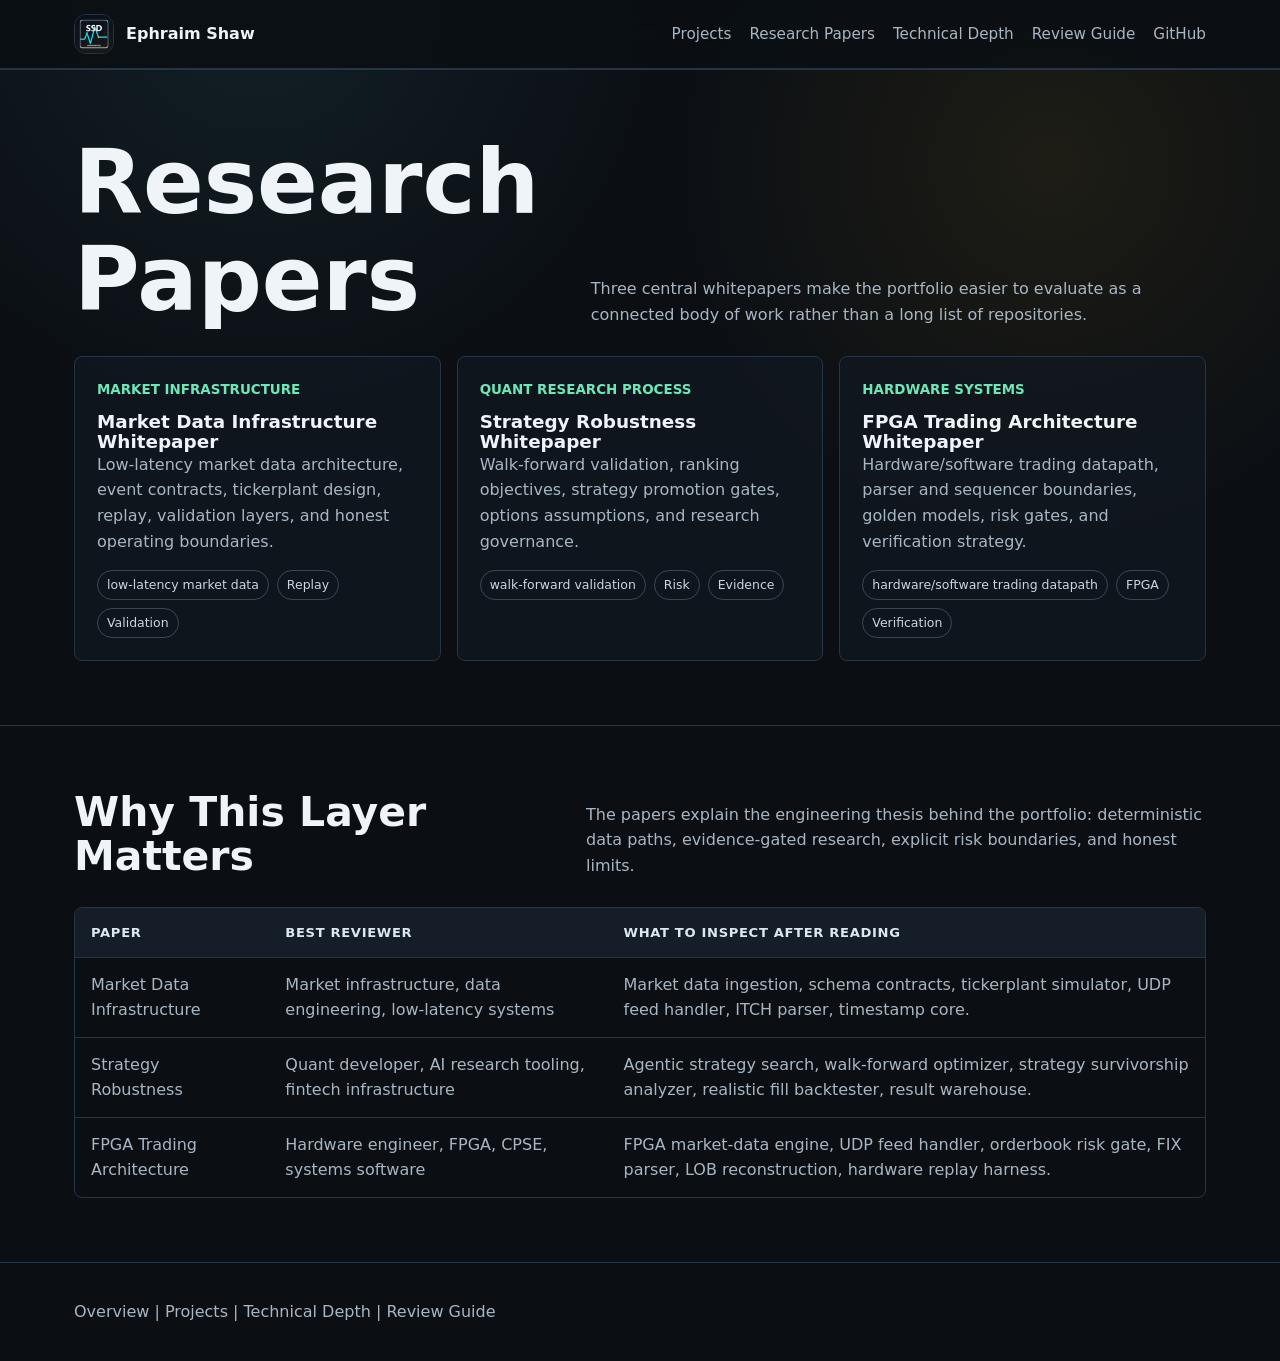
==== papers.html @ 38db54b3 "Publish research papers page" ====
<!doctype html>
<html lang="en">
  <head>
    <meta charset="utf-8">
    <meta name="viewport" content="width=device-width, initial-scale=1">
    <meta name="description" content="Research papers connecting Ephraim Shaw's quant systems, market infrastructure, and FPGA portfolio.">
    <title>Research Papers | Ephraim Shaw</title>
    <link rel="icon" href="assets/profile-mark.svg" type="image/svg+xml">
    <link rel="stylesheet" href="assets/styles.css">
  </head>
  <body>
    <header class="site-header">
      <nav class="nav" aria-label="Primary navigation">
        <a class="brand" href="index.html"><img src="assets/shawsignaldev-avatar.png" alt="ShawSignalDev avatar mark"><span>Ephraim Shaw</span></a>
        <div class="nav-links">
          <a href="projects.html">Projects</a>
          <a href="papers.html">Research Papers</a>
          <a href="technical-depth.html">Technical Depth</a>
          <a href="review-guide.html">Review Guide</a>
          <a href="https://github.com/shawsignaldev">GitHub</a>
        </div>
      </nav>
    </header>

    <main>
      <section class="section">
        <div class="container">
          <div class="section-head">
            <h1>Research Papers</h1>
            <p>Three central whitepapers make the portfolio easier to evaluate as a connected body of work rather than a long list of repositories.</p>
          </div>
          <div class="grid cols-3">
            <a class="card featured" href="https://github.com/shawsignaldev/shawsignaldev/blob/main/papers/market-data-infrastructure-whitepaper.md">
              <div class="project-meta">Market infrastructure</div>
              <h3>Market Data Infrastructure Whitepaper</h3>
              <p>Low-latency market data architecture, event contracts, tickerplant design, replay, validation layers, and honest operating boundaries.</p>
              <div class="tag-row"><span class="tag">low-latency market data</span><span class="tag">Replay</span><span class="tag">Validation</span></div>
            </a>
            <a class="card featured" href="https://github.com/shawsignaldev/shawsignaldev/blob/main/papers/strategy-robustness-whitepaper.md">
              <div class="project-meta">Quant research process</div>
              <h3>Strategy Robustness Whitepaper</h3>
              <p>Walk-forward validation, ranking objectives, strategy promotion gates, options assumptions, and research governance.</p>
              <div class="tag-row"><span class="tag">walk-forward validation</span><span class="tag">Risk</span><span class="tag">Evidence</span></div>
            </a>
            <a class="card featured" href="https://github.com/shawsignaldev/shawsignaldev/blob/main/papers/fpga-trading-architecture-whitepaper.md">
              <div class="project-meta">Hardware systems</div>
              <h3>FPGA Trading Architecture Whitepaper</h3>
              <p>Hardware/software trading datapath, parser and sequencer boundaries, golden models, risk gates, and verification strategy.</p>
              <div class="tag-row"><span class="tag">hardware/software trading datapath</span><span class="tag">FPGA</span><span class="tag">Verification</span></div>
            </a>
          </div>
        </div>
      </section>

      <section class="section">
        <div class="container">
          <div class="section-head">
            <h2>Why This Layer Matters</h2>
            <p>The papers explain the engineering thesis behind the portfolio: deterministic data paths, evidence-gated research, explicit risk boundaries, and honest limits.</p>
          </div>
          <div class="table-wrap">
            <table>
              <thead>
                <tr><th>Paper</th><th>Best reviewer</th><th>What to inspect after reading</th></tr>
              </thead>
              <tbody>
                <tr><td>Market Data Infrastructure</td><td>Market infrastructure, data engineering, low-latency systems</td><td>Market data ingestion, schema contracts, tickerplant simulator, UDP feed handler, ITCH parser, timestamp core.</td></tr>
                <tr><td>Strategy Robustness</td><td>Quant developer, AI research tooling, fintech infrastructure</td><td>Agentic strategy search, walk-forward optimizer, strategy survivorship analyzer, realistic fill backtester, result warehouse.</td></tr>
                <tr><td>FPGA Trading Architecture</td><td>Hardware engineer, FPGA, CPSE, systems software</td><td>FPGA market-data engine, UDP feed handler, orderbook risk gate, FIX parser, LOB reconstruction, hardware replay harness.</td></tr>
              </tbody>
            </table>
          </div>
        </div>
      </section>
    </main>

    <footer class="site-footer">
      <div class="container"><p><a href="index.html">Overview</a> | <a href="projects.html">Projects</a> | <a href="technical-depth.html">Technical Depth</a> | <a href="review-guide.html">Review Guide</a></p></div>
    </footer>
  </body>
</html>
---- assets/styles.css ----
:root {
  color-scheme: dark;
  --bg: #0b0f14;
  --surface: #111820;
  --surface-2: #151f2a;
  --text: #eef4f8;
  --muted: #a8b6c3;
  --line: #263545;
  --green: #6ee7b7;
  --cyan: #67e8f9;
  --amber: #fbbf24;
  --red: #f87171;
  --max: 1180px;
}

* {
  box-sizing: border-box;
}

body {
  margin: 0;
  background:
    radial-gradient(circle at 20% 0%, rgba(103, 232, 249, 0.08), transparent 26rem),
    radial-gradient(circle at 82% 12%, rgba(251, 191, 36, 0.08), transparent 24rem),
    var(--bg);
  color: var(--text);
  font-family: Inter, ui-sans-serif, system-ui, -apple-system, BlinkMacSystemFont, "Segoe UI", sans-serif;
  line-height: 1.6;
}

a {
  color: inherit;
  text-decoration: none;
}

a:hover {
  color: var(--cyan);
}

.site-header {
  border-bottom: 1px solid var(--line);
  background: rgba(11, 15, 20, 0.88);
  position: sticky;
  top: 0;
  z-index: 10;
  backdrop-filter: blur(16px);
}

.nav {
  align-items: center;
  display: flex;
  justify-content: space-between;
  margin: 0 auto;
  max-width: var(--max);
  min-height: 68px;
  padding: 0 24px;
}

.brand {
  align-items: center;
  display: flex;
  gap: 12px;
  font-weight: 700;
  letter-spacing: 0;
}

.brand img {
  border: 1px solid var(--line);
  border-radius: 12px;
  height: 40px;
  width: 40px;
}

.nav-links {
  display: flex;
  gap: 18px;
  font-size: 0.95rem;
  color: var(--muted);
}

.container {
  margin: 0 auto;
  max-width: var(--max);
  padding: 0 24px;
}

.hero {
  display: grid;
  gap: 40px;
  grid-template-columns: minmax(0, 1.4fr) minmax(300px, 0.6fr);
  padding: 86px 24px 64px;
}

.eyebrow {
  color: var(--green);
  font-size: 0.85rem;
  font-weight: 700;
  letter-spacing: 0.08em;
  text-transform: uppercase;
}

h1,
h2,
h3 {
  line-height: 1.08;
  margin: 0;
}

h1 {
  font-size: clamp(3rem, 7vw, 6.5rem);
  max-width: 980px;
}

h2 {
  font-size: clamp(1.8rem, 3.2vw, 3rem);
}

h3 {
  font-size: 1.15rem;
}

p {
  color: var(--muted);
  margin: 0;
}

.lead {
  color: #dbe7ee;
  font-size: 1.2rem;
  margin-top: 24px;
  max-width: 820px;
}

.actions {
  display: flex;
  flex-wrap: wrap;
  gap: 12px;
  margin-top: 30px;
}

.button {
  align-items: center;
  border: 1px solid var(--line);
  border-radius: 8px;
  display: inline-flex;
  font-weight: 700;
  min-height: 44px;
  padding: 0 16px;
}

.button.primary {
  background: #f8fafc;
  color: #0b0f14;
}

.button.secondary {
  color: #e5edf3;
}

.signal-panel {
  align-self: end;
  background: linear-gradient(180deg, rgba(21, 31, 42, 0.96), rgba(17, 24, 32, 0.96));
  border: 1px solid var(--line);
  border-radius: 8px;
  padding: 22px;
}

.signal-panel img {
  border-radius: 24px;
  display: block;
  margin-bottom: 20px;
  width: 96px;
}

.metric-grid {
  display: grid;
  gap: 12px;
  grid-template-columns: repeat(2, minmax(0, 1fr));
  margin-top: 20px;
}

.metric {
  border-top: 1px solid var(--line);
  padding-top: 12px;
}

.metric strong {
  color: var(--text);
  display: block;
  font-size: 1.55rem;
}

.section {
  border-top: 1px solid var(--line);
  padding: 64px 0;
}

.section-head {
  align-items: end;
  display: flex;
  gap: 24px;
  justify-content: space-between;
  margin-bottom: 28px;
}

.section-head p {
  max-width: 620px;
}

.grid {
  display: grid;
  gap: 16px;
}

.grid.cols-3 {
  grid-template-columns: repeat(3, minmax(0, 1fr));
}

.grid.cols-2 {
  grid-template-columns: repeat(2, minmax(0, 1fr));
}

.card {
  background: rgba(17, 24, 32, 0.78);
  border: 1px solid var(--line);
  border-radius: 8px;
  padding: 22px;
}

.card.featured {
  min-height: 230px;
}

.tag-row {
  display: flex;
  flex-wrap: wrap;
  gap: 8px;
  margin-top: 16px;
}

.tag {
  border: 1px solid rgba(168, 182, 195, 0.3);
  border-radius: 999px;
  color: #cbd5df;
  font-size: 0.78rem;
  padding: 4px 9px;
}

.project-meta {
  color: var(--green);
  font-size: 0.84rem;
  font-weight: 700;
  margin-bottom: 12px;
  text-transform: uppercase;
}

.table-wrap {
  border: 1px solid var(--line);
  border-radius: 8px;
  overflow-x: auto;
}

table {
  border-collapse: collapse;
  min-width: 780px;
  width: 100%;
}

th,
td {
  border-bottom: 1px solid var(--line);
  padding: 14px 16px;
  text-align: left;
  vertical-align: top;
}

th {
  background: rgba(21, 31, 42, 0.92);
  color: #dce8ef;
  font-size: 0.82rem;
  letter-spacing: 0.05em;
  text-transform: uppercase;
}

td {
  color: var(--muted);
}

tr:last-child td {
  border-bottom: 0;
}

.accent {
  color: var(--amber);
}

.notice {
  background: rgba(251, 191, 36, 0.08);
  border: 1px solid rgba(251, 191, 36, 0.3);
  border-radius: 8px;
  padding: 18px;
}

.site-footer {
  border-top: 1px solid var(--line);
  color: var(--muted);
  padding: 36px 0;
}

@media (max-width: 840px) {
  .nav {
    align-items: flex-start;
    flex-direction: column;
    gap: 14px;
    padding: 16px 20px;
  }

  .nav-links {
    flex-wrap: wrap;
    gap: 12px;
  }

  .hero {
    grid-template-columns: 1fr;
    padding-top: 54px;
  }

  .grid.cols-3,
  .grid.cols-2 {
    grid-template-columns: 1fr;
  }

  .section-head {
    align-items: flex-start;
    flex-direction: column;
  }
}
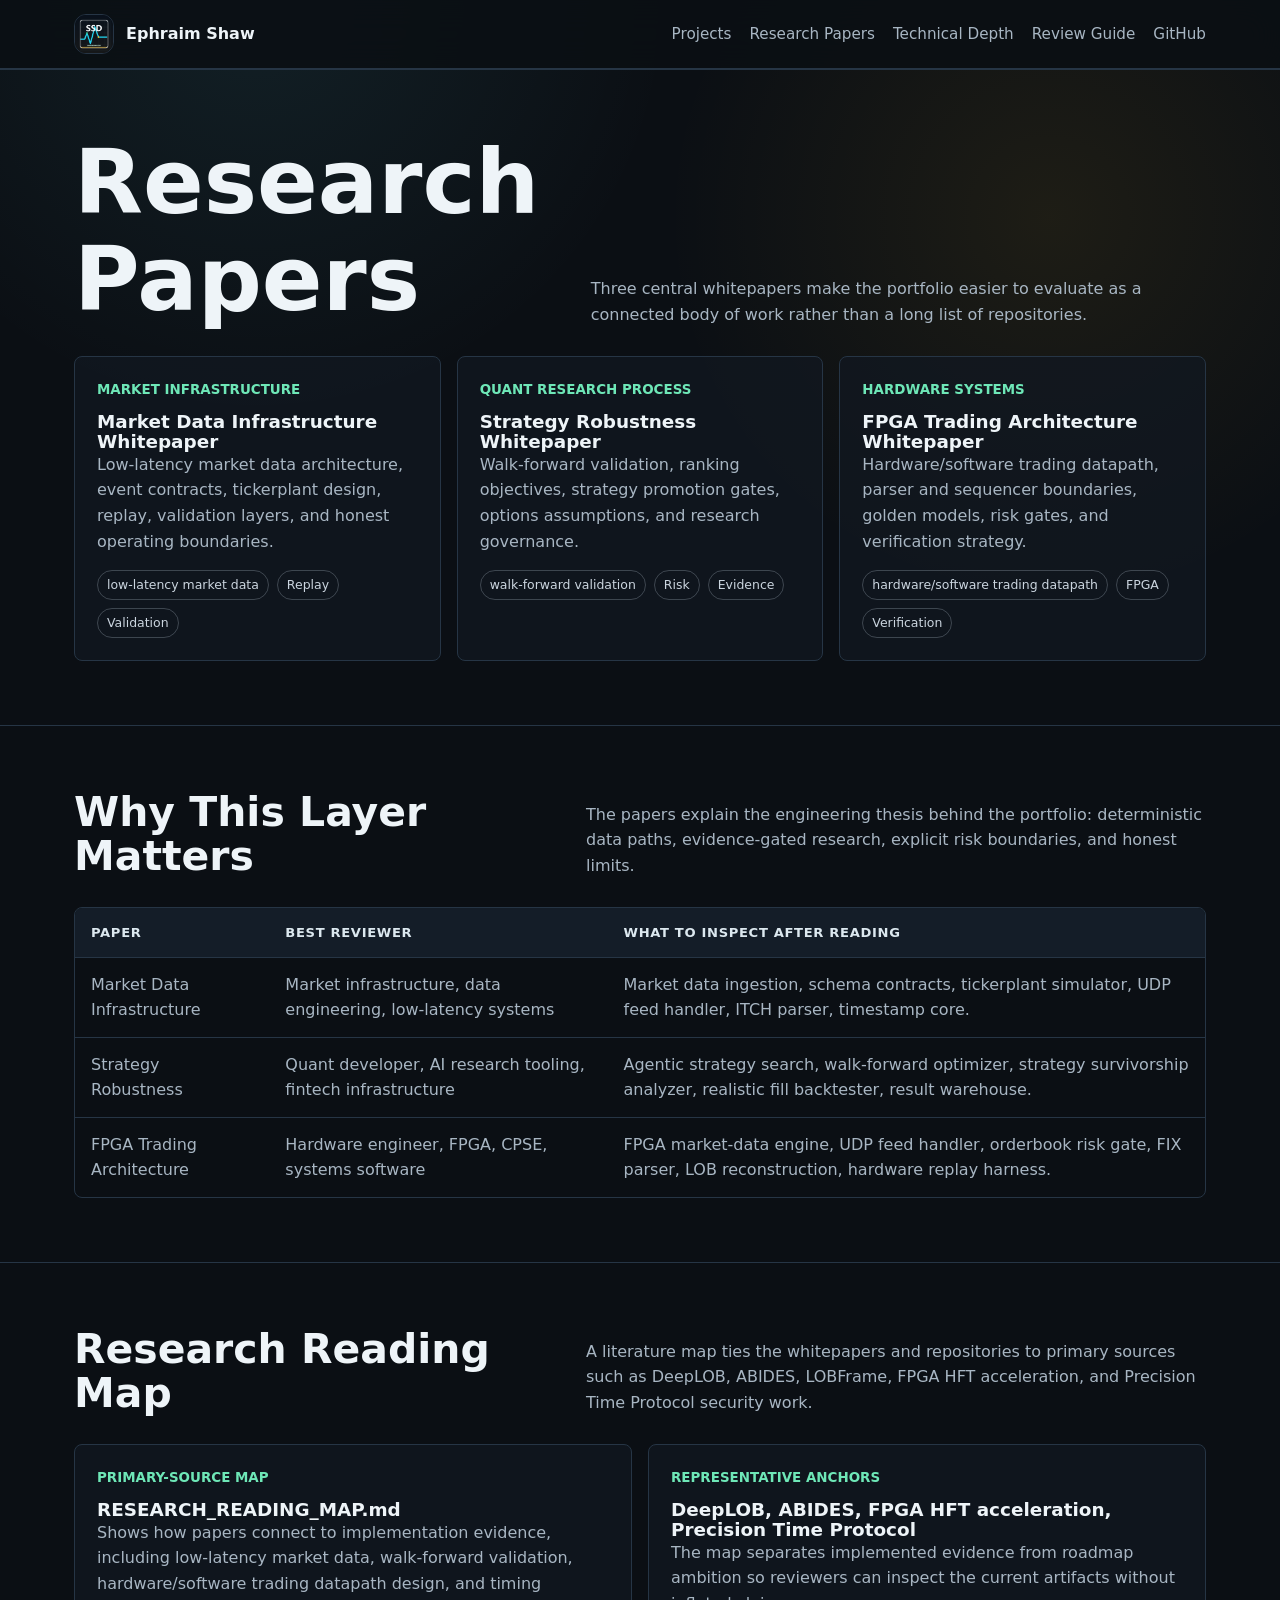
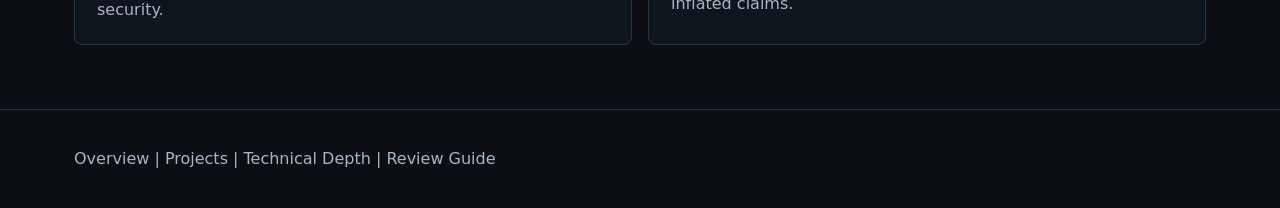
==== commit 1d4d4e10: "Link research reading map" ====
--- a/papers.html
+++ b/papers.html
@@ -72,6 +72,27 @@
           </div>
         </div>
       </section>
+
+      <section class="section">
+        <div class="container">
+          <div class="section-head">
+            <h2>Research Reading Map</h2>
+            <p>A literature map ties the whitepapers and repositories to primary sources such as DeepLOB, ABIDES, LOBFrame, FPGA HFT acceleration, and Precision Time Protocol security work.</p>
+          </div>
+          <div class="grid cols-2">
+            <a class="card" href="https://github.com/shawsignaldev/shawsignaldev/blob/main/RESEARCH_READING_MAP.md">
+              <div class="project-meta">Primary-source map</div>
+              <h3>RESEARCH_READING_MAP.md</h3>
+              <p>Shows how papers connect to implementation evidence, including low-latency market data, walk-forward validation, hardware/software trading datapath design, and timing security.</p>
+            </a>
+            <div class="card">
+              <div class="project-meta">Representative anchors</div>
+              <h3>DeepLOB, ABIDES, FPGA HFT acceleration, Precision Time Protocol</h3>
+              <p>The map separates implemented evidence from roadmap ambition so reviewers can inspect the current artifacts without inflated claims.</p>
+            </div>
+          </div>
+        </div>
+      </section>
     </main>
 
     <footer class="site-footer">
